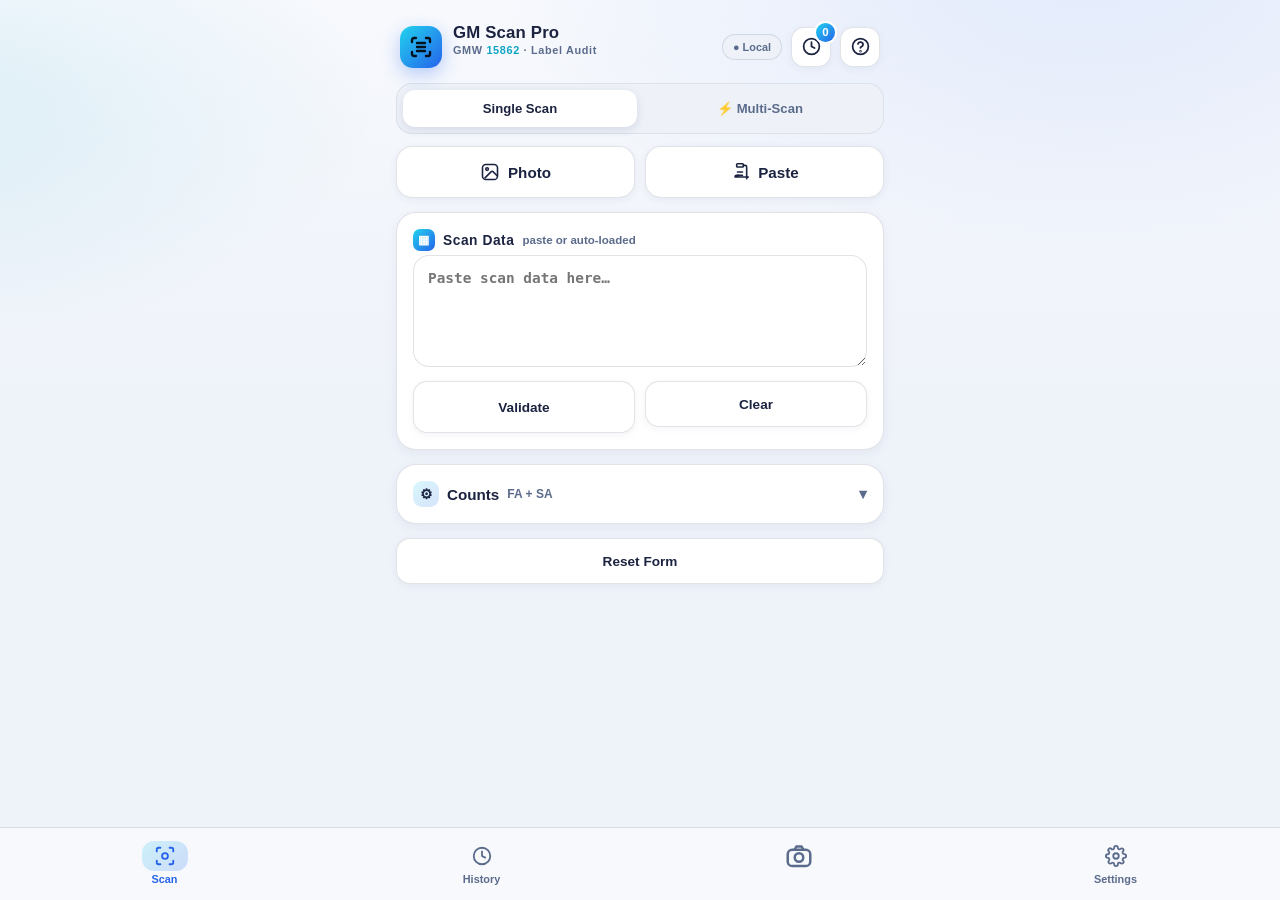
==== v16/index.html @ 67f1810b "v16.1: tab-bar camera button, visible scan mode toggle" ====
<!DOCTYPE html>
<!DOCTYPE html>
<html><head>
<meta charset="UTF-8">
<meta name="viewport" content="width=device-width, initial-scale=1, viewport-fit=cover">
<title>GM Scan Pro · GMW 15862</title>
<meta name="apple-mobile-web-app-capable" content="yes">
<meta name="apple-mobile-web-app-status-bar-style" content="black-translucent">
<meta name="apple-mobile-web-app-title" content="GM Scan Pro">
<meta name="mobile-web-app-capable" content="yes">
<meta name="theme-color" content="#eef2f9">
<link rel="manifest" href="manifest.json">
<link rel="apple-touch-icon" href="../apple-touch-icon.png">


<link rel="stylesheet" href="css/app.css?v=17">
<script src="vendor/zxing_reader.js"></script>
<script src="js/engine-boot.js?v=17"></script>
</head>
<body data-tab="scan"><div class="app">
<!-- top bar -->
  <div class="topbar">
    <div class="brand">
      <div class="logo">
        <svg width="24" height="24" viewBox="0 0 24 24" fill="none" stroke="#04121f" stroke-width="2.4" stroke-linecap="round" stroke-linejoin="round"><path d="M3 7V5a2 2 0 0 1 2-2h2M17 3h2a2 2 0 0 1 2 2v2M21 17v2a2 2 0 0 1-2 2h-2M7 21H5a2 2 0 0 1-2-2v-2"/><path d="M8 12h8M8 8h8M8 16h8"/></svg>
      </div>
      <div class="titles">
        <div class="name">GM Scan Pro</div>
        <div class="sub">GMW <b>15862</b> · Label Audit</div>
      </div>
    </div>
    <div class="top-actions">
      <span class="conn-pill" id="connPill" title="Duplicate-check connection">● Local</span>
      <button class="icbtn" onclick="switchTab('history')" title="History" aria-label="History"><svg viewBox="0 0 24 24" width="21" height="21" fill="none" stroke="currentColor" stroke-width="2" stroke-linecap="round" stroke-linejoin="round"><circle cx="12" cy="12" r="9"/><polyline points="12 7 12 12 15.5 13.8"/></svg><span class="badge" id="historyBadgeCount">0</span></button>
      <button class="icbtn" onclick="openHelpModal()" title="Help" aria-label="Help"><svg viewBox="0 0 24 24" width="21" height="21" fill="none" stroke="currentColor" stroke-width="2" stroke-linecap="round" stroke-linejoin="round"><circle cx="12" cy="12" r="9"/><path d="M9.1 9a3 3 0 0 1 5.8 1c0 2-3 2.5-3 3.5"/><circle cx="12" cy="17.4" r="0.4" fill="currentColor"/></svg></button>
    </div>
  </div>

  
  <section id="tab-scan" class="tabpage active">
  <div id="dpmModeBanner" style="display:none;margin:2px 2px 10px;padding:10px 14px;border-radius:12px;background:linear-gradient(135deg,rgba(34,211,238,.14),rgba(37,99,235,.14));border:1px solid rgba(34,211,238,.45);font-size:.82rem;font-weight:700;color:var(--cyan2);">◉ DOT-PIN MODE — needle-etched marks on metal. For best results use <b>Photo</b> up close, and keep glare off the code.</div>
<!-- Scan mode: visible segmented control for fast switching (v16.1) -->
  <div class="seg mode-seg">
    <label><input type="radio" name="scanMode" id="modeSingle" value="single" checked><span>Single Scan</span></label>
    <label><input type="radio" name="scanMode" id="modeMulti" value="multi"><span>⚡ Multi-Scan</span></label>
  </div>

  <div class="hero-row" style="margin-top:12px;">
    <button class="btn-secondary" onclick="triggerPhotoScan()"><span class="i"><svg viewBox="0 0 24 24" width="20" height="20" fill="none" stroke="currentColor" stroke-width="1.9" stroke-linecap="round" stroke-linejoin="round"><rect x="3" y="3" width="18" height="18" rx="4"/><circle cx="8.5" cy="8.5" r="1.6"/><path d="M20.5 16.5 15.6 11.6a1.5 1.5 0 0 0-2.12 0L6 19"/></svg></span>Photo</button>
    <button class="btn-secondary" onclick="pasteFromClipboard()"><span class="i"><svg viewBox="0 0 24 24" width="20" height="20" fill="none" stroke="currentColor" stroke-width="1.9" stroke-linecap="round" stroke-linejoin="round"><rect x="8" y="2" width="8" height="4" rx="1"/><path d="M16 4h2a2 2 0 0 1 2 2v14a2 2 0 0 1 2-2H6a2 2 0 0 1 2-2h2"/><path d="M9 12h6M9 16h6"/></svg></span>Paste</button>
  </div>

  <!-- Scan input -->
  <div class="card">
    <div class="card-title"><span class="num">▦</span> Scan Data <small>paste or auto-loaded</small></div>
    <textarea id="scan" onpaste="handleTouchScreenPaste(event)" oninput="handleScanInput(event)" placeholder="Paste scan data here…"></textarea>
    <div class="row2">
      <button class="btn-primary" onclick="validateAndShow()">Validate</button>
      <button class="btn-ghost" onclick="clearScan()">Clear</button>
    </div>
  </div>

  <!-- Options: scan mode + assembly counts, collapsed by default -->
  <details class="card opts">
    <summary class="opts-summary"><span class="num">⚙</span> Counts <small>FA + SA</small><span class="opts-chev">▾</span></summary>
    <div class="opts-body">
      <div class="card-title"><span class="num">1</span> Assembly Counts <small>FA + SA</small></div>
      <div class="counts">
        <div class="count">
          <div class="lbl">FA · FINAL</div>
          <div class="stepper">
            <button type="button" onclick="stepVal('f',-1)">−</button>
            <input id="f" type="number" inputmode="numeric" value="1" min="0" max="1000" onchange="buildExpectedRules()">
            <button type="button" onclick="stepVal('f',1)">+</button>
          </div>
        </div>
        <div class="count">
          <div class="lbl">SA · SUB-ASSEMBLY</div>
          <div class="stepper">
            <button type="button" onclick="stepVal('c',-1)">−</button>
            <input id="c" type="number" inputmode="numeric" value="1" min="0" max="1000" onchange="buildExpectedRules()">
            <button type="button" onclick="stepVal('c',1)">+</button>
          </div>
        </div>
      </div>
    </div>
  </details>

  <!-- RESULTS (verdict shows fullscreen; #out rests here when idle) -->
  <div id="outHome"><div id="out"></div></div>

  <div class="row2">
    <button class="btn-ghost" onclick="resetAll()">Reset Form</button>
  </div>
  </section>

  <section id="tab-history" class="tabpage">
    <div class="card">
      <div class="card-title"><span class="num">🕒</span> Scan History <small>last 20 on this device</small></div>
      <div class="row2" style="margin-top:0;margin-bottom:12px;">
        <button onclick="exportHistoryCsv()">Export CSV</button>
        <button class="danger" onclick="clearHistory()">Clear History</button>
      </div>
      <div id="historyTabBody" class="history-list"></div>
    </div>
  </section>

  <section id="tab-settings" class="tabpage">
    <div class="card">
      <div class="card-title"><span class="num">⚙</span> Label Rules <small>GMW 15862 fields</small></div>
      <div class="field"><span>Expected DUNS</span>
        <div class="duns-wrap"><span class="duns-prefix">12V</span><input id="setDuns" inputmode="numeric" autocomplete="off"
               placeholder="606038362" maxlength="9" oninput="onDunsInput()"></div>
      </div>
      <div class="field-err" id="dunsErr"></div>
      <div class="hint"><code>12V</code> is fixed — enter just the 9 digits. Labels whose DUNS field differs from <code>12V</code> + this fail validation. Saved on this device.</div>
    </div>

    <div class="card">
      <div class="card-title"><span class="num">🎯</span> Manual Rules <small>expected values</small></div>
    <div class="toggle-row">
      <div class="toggle-txt"><div class="t">Manual Rules</div><div class="s">Verify parts against expected values</div></div>
      <label class="switch"><input type="checkbox" id="showExpected" onchange="toggleExpected()"><span class="track"></span><span class="thumb"></span></label>
    </div>
    <div id="expectedBox" style="display:none;">
      <div class="sub" style="margin-bottom:10px;">Leave fields blank to ignore that check.</div>
      <div id="rules" class="rules-wrap"></div>
    </div>
    </div>

    <div class="card">
      <div class="card-title"><span class="num">⧉</span> Duplicate Check <small>local + server</small></div>
    <div class="toggle-row">
      <div class="toggle-txt"><div class="t">Duplicate Check</div><div class="s">Flag repeated trace codes</div></div>
      <label class="switch"><input type="checkbox" id="checkDup"><span class="track"></span><span class="thumb"></span></label>
    </div>


      <div class="set-label">Company server</div>
      <div class="hint" style="margin-top:0;">The on-device check above always runs and works with no connection. Turn this on to also compare trace codes against the company server after each scan — the local check never changes.</div>
      <div class="seg" style="margin-bottom:12px;">
        <label><input type="radio" name="srvMode" value="off" onchange="onSrvModeChange('off')"><span>Off</span></label>
        <label><input type="radio" name="srvMode" value="server" onchange="onSrvModeChange('server')"><span>Local + Server</span></label>
      </div>
      <div id="srvFields">
        <label class="field"><span>Server URL</span>
          <input id="setSrvUrl" inputmode="url" autocomplete="off" autocapitalize="off" spellcheck="false"
                 placeholder="https://server.company.com:5000" oninput="onSrvSettingsInput()">
        </label>
        <label class="field"><span>API key <span class="soff">(optional — must match the server)</span></span>
          <div class="pwrow">
            <input id="setSrvKey" type="password" autocomplete="off" placeholder="••••••••" oninput="onSrvSettingsInput()">
            <button type="button" onclick="toggleKeyVis()" title="Show/hide">👁</button>
          </div>
        </label>
        <div class="row2">
          <button onclick="testServerConnection()">Test connection</button>
        </div>
        <div class="srv-status" id="srvTestStatus">Not configured.</div>
        <details class="apibox">
          <summary>What the server must do <span style="font-weight:400;">(for your IT team)</span></summary>
          <p style="margin:8px 0;">After each scan the app sends:</p>
          <pre>POST {server URL}/api/duplicates/check
Content-Type: application/json
X-API-Key: (your key, if set)

{ "traces": ["TABC123...", "TDEF456..."],
  "device": "dev-9f3k2l8x",
  "duns": "12V606038362" }</pre>
          <p style="margin:8px 0;">The server answers:</p>
          <pre>{ "duplicates": ["TABC123..."] }</pre>
          <p style="margin:8px 0 0;">An empty list means no duplicates. The included <code>server.py</code> already implements exactly this — IT only points it at the real trace database (2 marked spots) and gives it a URL the shopfloor phones can reach.</p>
        </details>
      </div>
    </div>

    <div class="card">
      <div class="card-title"><span class="num">◉</span> Dot Pin <small>experimental</small></div>
      <div class="toggle-row">
        <div class="toggle-txt"><div class="t">Dot Pin Tab</div><div class="s">Needle-etched metal scanning (not ready to ship)</div></div>
        <label class="switch"><input type="checkbox" id="setDotPin" onchange="onDotPinToggle()"><span class="track"></span><span class="thumb"></span></label>
      </div>
    </div>

    <div class="card">
      <div class="card-title"><span class="num">📱</span> App</div>
      <div class="pwa">
        <span class="pin"><svg viewBox="0 0 24 24" width="26" height="26" fill="none" stroke="currentColor" stroke-width="1.9" stroke-linecap="round" stroke-linejoin="round"><rect x="7" y="2" width="10" height="20" rx="2.5"/><path d="M11 18h2"/><path d="M11 6h2"/></svg></span>
        <div style="flex:1;min-width:0;"><div class="pt">Install to Phone</div><div class="ps">Full-screen &amp; offline auto-scanner</div></div>
        <button onclick="setTimeout(launchInstalledApp,120);">Install</button>
      </div>
      <div class="row2">
        <button onclick="resetAppSettings()">Reset settings</button>
      </div>
<div class="note">GM Scan Pro · GMW 15862 compliance validator.<br>Parsing &amp; validation engine unchanged.<br>Works as a mobile app — history is saved on this device until you clear it.</div>
</div>


    </div>
  </section>
</div>

<div class="bottomdock">
  <nav class="tabbar">
    <button data-tab="scan" class="active" onclick="switchTab('scan')"><span class="ticon"><svg viewBox="0 0 24 24" width="22" height="22" fill="none" stroke="currentColor" stroke-width="2" stroke-linecap="round" stroke-linejoin="round"><path d="M3 7V5a2 2 0 0 1 2-2h2M17 3h2a2 2 0 0 1 2 2v2M21 17v2a2 2 0 0 1-2 2h-2M7 21H5a2 2 0 0 1-2-2v-2"/><circle cx="12" cy="12" r="3.2"/></svg></span>Scan</button>
    <button data-tab="dotpin" onclick="switchTab('dotpin')"><span class="ticon"><svg viewBox="0 0 24 24" width="22" height="22" fill="currentColor"><circle cx="6.5" cy="6.5" r="1.7"/><circle cx="12" cy="6.5" r="1.7"/><circle cx="17.5" cy="6.5" r="1.7"/><circle cx="6.5" cy="12" r="1.7"/><circle cx="17.5" cy="12" r="1.7"/><circle cx="6.5" cy="17.5" r="1.7"/><circle cx="12" cy="17.5" r="1.7"/><circle cx="17.5" cy="17.5" r="1.7"/></svg></span>Dot Pin</button>
    <button data-tab="history" onclick="switchTab('history')"><span class="ticon"><svg viewBox="0 0 24 24" width="22" height="22" fill="none" stroke="currentColor" stroke-width="2" stroke-linecap="round" stroke-linejoin="round"><circle cx="12" cy="12" r="9"/><polyline points="12 7 12 12 15.5 13.8"/></svg></span>History<span class="tbadge" id="tabHistoryBadge" style="display:none;">0</span></button>
    <button class="tab-camera" onclick="startCameraScan()" aria-label="Scan label" title="Scan"><svg viewBox="0 0 24 24" width="30" height="30" fill="none" stroke="currentColor" stroke-width="2" stroke-linecap="round" stroke-linejoin="round"><rect x="3" y="7" width="18" height="13" rx="3.5"/><circle cx="12" cy="13.2" r="3.4"/><path d="M8.5 7l1.4-2.6h4.2L15.5 7"/></svg></button>
    <button data-tab="settings" onclick="switchTab('settings')"><span class="ticon"><svg viewBox="0 0 24 24" width="22" height="22" fill="none" stroke="currentColor" stroke-width="2" stroke-linecap="round" stroke-linejoin="round"><circle cx="12" cy="12" r="3"/><path d="M19.4 15a1.65 1.65 0 0 0 .33 1.82l.06.06a2 2 0 1 1-2.83 2.83l-.06-.06a1.65 1.65 0 0 0-1.82-.33 1.65 1.65 0 0 0-1 1.51V21a2 2 0 1 1-4 0v-.09A1.65 1.65 0 0 0 9 19.4a1.65 1.65 0 0 0-1.82.33l-.06.06a2 2 0 1 1-2.83-2.83l.06-.06a1.65 1.65 0 0 0 .33-1.82 1.65 1.65 0 0 0-1.51-1H3a2 2 0 1 1 0-4h.09A1.65 1.65 0 0 0 4.6 9a1.65 1.65 0 0 0-.33-1.82l-.06-.06a2 2 0 1 1 2.83-2.83l.06.06a1.65 1.65 0 0 0 1.82.33H9a1.65 1.65 0 0 0 1-1.51V3a2 2 0 1 1 4 0v.09a1.65 1.65 0 0 0 1 1.51 1.65 1.65 0 0 0 1.82-.33l.06-.06a2 2 0 1 1 2.83 2.83l-.06.06a1.65 1.65 0 0 0-.33 1.82V9a1.65 1.65 0 0 0 1.51 1H21a2 2 0 1 1 0 4h-.09a1.65 1.65 0 0 0-1.51 1z"/></svg></span>Settings</button>
  </nav>
</div>

<!-- hidden file input -->
<input type="file" id="imageInput" accept="image/*" style="display:none;" onchange="handleImageScan(event)">

<!-- CAMERA MODAL -->
<div id="cameraModal" class="modal-overlay" onclick="handleCameraModalClick(event)">
  <div class="modal-content" style="max-width:520px;">
    <div class="modal-header">
      <h3><svg width="20" height="20" viewBox="0 0 24 24" fill="none" stroke="currentColor" stroke-width="2.2" stroke-linecap="round" stroke-linejoin="round"><path d="M23 19a2 2 0 0 1-2 2H3a2 2 0 0 1-2-2V8a2 2 0 0 1 2-2h4l2-3h6l2 3h4a2 2 0 0 1 2 2z"/><circle cx="12" cy="13" r="4"/></svg> Live Barcode Scanner</h3>
      <button class="modal-close-btn" onclick="stopCameraScan(true)" aria-label="Close">&times;</button>
    </div>
    <div class="modal-body" style="text-align:center;">
      <p class="hint" style="margin-top:0;margin-bottom:12px;">Point your camera at the GM Data Matrix or Code 128 label.<br>Curved pipe? Move <b>slowly</b> across the curve and keep the code square to the lens — a sharp frame decodes instantly.</p>
      <div id="qr-reader"></div>
      <div id="cameraStatus" style="margin-top:12px;"></div>
      <div class="camtools">
        <button onclick="triggerAutoFocus()">🎯 Auto-Focus</button>
        <button onclick="toggleCameraTorch()" id="torchBtn">⚡ Light</button>
        <button onclick="switchCameraFacing()">🔄 Switch</button>
        <button onclick="triggerPhotoScan(); stopCameraScan(true);"><svg viewBox="0 0 24 24" width="16" height="16" style="vertical-align:-3px;margin-right:4px;" fill="none" stroke="currentColor" stroke-width="2" stroke-linecap="round" stroke-linejoin="round"><rect x="3" y="3" width="18" height="18" rx="4"/><circle cx="8.5" cy="8.5" r="1.6"/><path d="M20.5 16.5 15.6 11.6a1.5 1.5 0 0 0-2.12 0L6 19"/></svg>Use Photo</button>
      </div>
    </div>
  </div>
</div>

<!-- VERDICT MODAL: fullscreen PASS/FAIL takeover (v16) -->
<div id="verdictModal" class="verdict-overlay">
  <div class="verdict-sheet">
    <div id="verdictBody"></div>
    <button class="btn-primary btn-block" id="verdictNextBtn" onclick="closeVerdict(true)">SCAN NEXT LABEL</button>
    <button class="btn-ghost btn-block" onclick="closeVerdict(false)">Close</button>
  </div>
</div>

<!-- HISTORY MODAL -->
<div id="historyModal" class="modal-overlay" onclick="handleModalClick(event)">
  <div class="modal-content">
    <div class="modal-header">
      <h3><svg width="20" height="20" viewBox="0 0 24 24" fill="none" stroke="currentColor" stroke-width="2.2" stroke-linecap="round" stroke-linejoin="round"><circle cx="12" cy="12" r="10"/><polyline points="12 6 12 12 16 14"/></svg> Recent Scans (Last 20)</h3>
      <button class="modal-close-btn" onclick="closeHistoryModal()" aria-label="Close">&times;</button>
    </div>
    <div class="modal-body" id="historyModalBody"><!-- JS --></div>
  </div>
</div>

<!-- HELP MODAL -->
<div id="helpModal" class="modal-overlay" onclick="handleHelpModalClick(event)">
  <div class="modal-content" style="max-width:520px;text-align:left;">
    <div class="modal-header">
      <h3><span style="font-size:1.2rem;">💡</span> App Guide · GMW 15862</h3>
      <button class="modal-close-btn" onclick="closeHelpModal()" aria-label="Close">&times;</button>
    </div>
    <div class="modal-body guide-body">
      <div class="pwa" style="margin-bottom:14px;">
        <span class="pin"><svg viewBox="0 0 24 24" width="26" height="26" fill="none" stroke="currentColor" stroke-width="1.9" stroke-linecap="round" stroke-linejoin="round"><rect x="7" y="2" width="10" height="20" rx="2.5"/><path d="M11 18h2"/><path d="M11 6h2"/></svg></span>
        <div style="flex:1;min-width:0;"><div class="pt">Install to Phone</div><div class="ps">Full-screen &amp; offline auto-scanner</div></div>
        <button onclick="closeHelpModal(); setTimeout(launchInstalledApp,120);">Install</button>
      </div>
      <div class="gblk"><b>1. Scan Mode.</b><br>Multi-scan clears the box and shows a quick confirmation after every passing scan. A failed scan always shows full details.</div>
      <div class="gblk"><b>2. Assembly Counts.</b><br>Set how many Final (FA) and Sub-Assembly (SA) scans each label contains. FA scans are validated first.</div>
      <div class="gblk"><b>3. Manual Rules.</b><br>Toggle to enter expected Part Numbers &amp; VPPS prefixes for exact-match verification.</div>
      <div class="gblk"><b>4. Install.</b><br>Tap Share ➔ "Add to Home Screen" for a full-screen, offline PWA experience.</div>
    </div>
  </div>
</div>

<div id="toast" class="toast"></div>
<script src="js/config.js?v=17"></script>
<script src="js/utils.js?v=17"></script>
<script src="js/dpm.js?v=17"></script>
<script src="js/parser.js?v=17"></script>
<script src="js/scanner.js?v=17"></script>
<script src="js/history.js?v=17"></script>
<script src="js/settings.js?v=17"></script>
<script src="js/ui.js?v=17"></script>
</body>
</html>
---- v16/css/app.css ----
/* ==========================================================================
 * GM Scan Pro — css/app.css
 * --------------------------------------------------------------------------
 * Every application style, extracted verbatim from the original
 * single-file index.html. No visual changes.
 * ========================================================================== */

:root{
  --bg0:#eef2f9;
  --bg1:#f7f9fd;
  --card:#ffffff;
  --card-solid:#ffffff;
  --line:rgba(13,27,62,.12);
  --line-soft:rgba(13,27,62,.08);
  --txt:#1b2340;
  --muted:#5b6b8c;
  --muted2:#8794ad;
  --cyan:#0ea5c4;
  --cyan2:#2563eb;
  --green:#15945a;
  --green-bg:#e3f7ec;
  --red:#d63a4d;
  --red-bg:#fdeaea;
  --amber:#e8a00a;
  --shadow:0 12px 30px rgba(23,43,99,.12);
  --radius:20px;
}
*{box-sizing:border-box;-webkit-tap-highlight-color:transparent;}
html,body{margin:0;padding:0;}
body{
  font-family:-apple-system,BlinkMacSystemFont,"Segoe UI",Roboto,Helvetica,Arial,sans-serif;
  color:var(--txt);
  background:
    radial-gradient(1000px 520px at 85% -5%, rgba(37,99,235,.10), transparent 60%),
    radial-gradient(800px 420px at -5% 12%, rgba(14,165,196,.10), transparent 55%),
    linear-gradient(180deg,#f7f9fd,var(--bg0) 45%,#eef2f9);
  background-attachment:fixed;
  min-height:100vh;
  padding:0;
  padding-bottom:96px;
}
.app{max-width:520px;margin:0 auto;padding:14px 16px 24px;}

/* ---------- top bar ---------- */
.topbar{display:flex;align-items:center;justify-content:space-between;padding:10px 4px 14px;gap:10px;}
.brand{display:flex;align-items:center;gap:11px;}
.brand .logo{
  width:42px;height:42px;border-radius:13px;flex:0 0 auto;
  background:linear-gradient(135deg,#22d3ee,#2563eb);
  display:flex;align-items:center;justify-content:center;
  box-shadow:0 6px 18px rgba(37,99,235,.30);
}
.brand .titles{line-height:1.1;}
.brand .titles .name{font-weight:800;font-size:1.05rem;letter-spacing:.01em;}
.brand .titles .sub{font-size:.68rem;color:var(--muted);font-weight:600;letter-spacing:.06em;margin-top:3px;}
.brand .sub b{color:var(--cyan);}
.top-actions{display:flex;gap:9px;align-items:center;}
.icbtn{
  position:relative;width:40px;height:40px;border-radius:13px;border:1px solid var(--line);
  background:#fff;color:var(--txt);cursor:pointer;
  display:flex;align-items:center;justify-content:center;
  transition:transform .12s ease, background .2s;box-shadow:0 2px 8px rgba(23,43,99,.05);
}
.icbtn:hover{background:#f1f5fb;}
.icbtn:active{transform:scale(.93);}
.badge{
  position:absolute;top:-5px;right:-5px;min-width:19px;height:19px;padding:0 5px;
  border-radius:10px;background:linear-gradient(135deg,#22d3ee,#2563eb);color:#fff;
  font-size:.72rem;font-weight:800;display:flex;align-items:center;justify-content:center;
  box-shadow:0 0 0 2px #fff;
}

/* ---------- hero scanner card ---------- */
.hero{
  position:relative;border-radius:26px;overflow:hidden;
  border:1px solid var(--line);
  background:linear-gradient(160deg,#ffffff,#eef4ff);
  box-shadow:var(--shadow);
  padding:20px 18px 18px;
}
.hero-glow{position:absolute;inset:0;pointer-events:none;background:radial-gradient(340px 200px at 50% 30%, rgba(37,99,235,.10), transparent 70%);}
.viewfinder{
  position:relative;height:212px;border-radius:18px;overflow:hidden;
  background:
    radial-gradient(320px 160px at 50% 45%, rgba(14,165,196,.10), transparent 70%),
    repeating-linear-gradient(0deg, rgba(13,27,62,.03) 0 2px, transparent 2px 26px),
    #f2f6fc;
  border:1px solid var(--line-soft);
  display:flex;align-items:center;justify-content:center;
}
.corner{position:absolute;width:34px;height:34px;border:3px solid var(--cyan);opacity:.95;}
.corner.tl{top:14px;left:14px;border-right:none;border-bottom:none;border-radius:10px 0 0 0;}
.corner.tr{top:14px;right:14px;border-left:none;border-bottom:none;border-radius:0 10px 0 0;}
.corner.bl{bottom:14px;left:14px;border-right:none;border-top:none;border-radius:0 0 0 10px;}
.corner.br{bottom:14px;right:14px;border-left:none;border-top:none;border-radius:0 0 10px 0;}
.scanline{
  position:absolute;left:8%;right:8%;height:2px;top:18%;
  background:linear-gradient(90deg,transparent,var(--cyan),transparent);
  box-shadow:0 0 12px rgba(14,165,196,.6);
  animation:scan 2.6s ease-in-out infinite;
}
@keyframes scan{0%,100%{top:16%;}50%{top:82%;}}
.viewfinder .center-txt{position:relative;text-align:center;z-index:2;color:var(--muted);}
.viewfinder .center-txt .big-ico{font-size:2.2rem;opacity:.85;filter:drop-shadow(0 4px 14px rgba(14,165,196,.35));}
.viewfinder .center-txt .cap{font-size:.78rem;font-weight:600;letter-spacing:.05em;margin-top:6px;color:#5b6b8c;}

.hero-row{display:flex;gap:10px;margin-top:14px;}
.scan-btn{
  flex:1.6;height:58px;border:none;border-radius:18px;cursor:pointer;
  background:linear-gradient(135deg,#22d3ee,#2563eb);color:#fff;font-weight:800;font-size:1rem;
  display:flex;align-items:center;justify-content:center;gap:8px;
  box-shadow:0 10px 24px rgba(37,99,235,.30);
  transition:transform .12s ease;
}
.scan-btn:active{transform:scale(.97);}
.mini-btn{
  flex:1;height:58px;border-radius:18px;border:1px solid var(--line);cursor:pointer;
  background:#fff;color:var(--txt);font-weight:700;font-size:.82rem;
  display:flex;flex-direction:column;align-items:center;justify-content:center;gap:4px;
  transition:background .2s;
}
.mini-btn:hover{background:#f1f5fb;}
.mini-btn .i{display:flex;align-items:center;justify-content:center;line-height:0;}
.mini-btn.primary{
  flex:1.4;background:linear-gradient(135deg,#22d3ee,#2563eb);color:#fff;border:none;
  box-shadow:0 10px 24px rgba(37,99,235,.30);
}
.mini-btn.primary:hover{filter:brightness(1.05);}

/* ---------- section ---------- */
.card{border-radius:var(--radius);border:1px solid var(--line);background:var(--card);padding:16px;margin-top:14px;box-shadow:0 3px 12px rgba(23,43,99,.05);}
.card-title{display:flex;align-items:center;gap:8px;font-weight:800;font-size:.86rem;letter-spacing:.04em;color:var(--txt);margin-bottom:4px;}
.card-title .num{
  width:22px;height:22px;border-radius:7px;flex:0 0 auto;
  background:linear-gradient(135deg,#22d3ee,#2563eb);color:#fff;
  display:flex;align-items:center;justify-content:center;font-size:.75rem;font-weight:900;
}
.card-title small{font-weight:600;color:var(--muted);font-size:.72rem;letter-spacing:0;}
.sub{color:var(--muted);font-size:.8rem;margin:2px 0 12px;}

/* segmented control */
.seg{display:flex;gap:6px;background:#eef2f8;padding:6px;border-radius:16px;border:1px solid var(--line-soft);}
.seg label{
  flex:1;text-align:center;padding:11px 8px;border-radius:12px;cursor:pointer;
  color:var(--muted);font-weight:700;font-size:.82rem;transition:all .2s;
}
.seg input{display:none;}
.seg label:has(input:checked){background:#fff;color:var(--txt);box-shadow:0 3px 10px rgba(23,43,99,.12);}

/* count steppers */
.counts{display:flex;gap:12px;}
.count{flex:1;background:#f6f8fc;border:1px solid var(--line);border-radius:16px;padding:14px;}
.count .lbl{font-size:.72rem;font-weight:700;color:var(--muted);letter-spacing:.04em;margin-bottom:10px;}
.stepper{display:flex;align-items:center;justify-content:space-between;gap:8px;}
.stepper button{
  width:36px;height:36px;border-radius:11px;border:1px solid var(--line);background:#fff;
  color:var(--txt);font-size:1.2rem;font-weight:800;cursor:pointer;transition:background .15s;
}
.stepper button:hover{background:#eef2f8;}
.stepper input{width:52px;background:transparent;border:none;text-align:center;color:var(--txt);font-size:1.35rem;font-weight:800;font-family:inherit;}
.stepper input:focus{outline:none;}

/* toggles */
.toggle-row{display:flex;align-items:center;gap:12px;padding:11px 2px;border-top:1px solid var(--line-soft);}
.toggle-row:first-of-type{border-top:none;}
.toggle-txt{flex:1;}
.toggle-txt .t{font-weight:700;font-size:.9rem;}
.toggle-txt .s{font-size:.74rem;color:var(--muted);margin-top:2px;}
.switch{position:relative;width:50px;height:30px;flex:0 0 auto;cursor:pointer;}
.switch input{opacity:0;width:0;height:0;}
.switch .track{position:absolute;inset:0;border-radius:20px;background:#d5dcea;transition:.25s;border:1px solid #c5cfe0;}
.switch .thumb{position:absolute;top:3px;left:3px;width:24px;height:24px;border-radius:50%;background:#fff;transition:.25s;box-shadow:0 2px 6px rgba(23,43,99,.3);}
.switch input:checked + .track{background:linear-gradient(135deg,#22d3ee,#2563eb);border-color:transparent;}
.switch input:checked + .track + .thumb{transform:translateX(20px);background:#fff;}

#expectedBox{margin-top:12px;}
.rules-wrap{display:grid;gap:12px;}
.assembly-block{background:#f6f8fc;border:1px solid var(--line-soft);border-radius:14px;padding:12px;}
.assembly-title{font-weight:800;font-size:.74rem;color:var(--cyan);letter-spacing:.05em;margin-bottom:10px;}
.fields2{display:grid;grid-template-columns:1fr 1fr;gap:10px;}
.field{display:flex;flex-direction:column;gap:6px;font-size:.78rem;font-weight:600;color:var(--muted);}
.field input{padding:11px 12px;background:#fff;border:1px solid var(--line);border-radius:11px;color:var(--txt);font-size:.95rem;font-family:inherit;}
.field input:focus{outline:none;border-color:var(--cyan);box-shadow:0 0 0 3px rgba(14,165,196,.18);}
.duns-wrap{display:flex;align-items:stretch;}
.duns-prefix{display:flex;align-items:center;padding:0 12px;background:#eef2f5;border:1px solid var(--line);border-right:none;border-radius:11px 0 0 11px;color:var(--muted);font-size:.95rem;font-weight:700;letter-spacing:.04em;}
.duns-wrap input{flex:1;min-width:0;border-radius:0 11px 11px 0;}

/* scan input */
textarea#scan{
  width:100%;min-height:112px;resize:vertical;padding:14px;border-radius:16px;
  font-family:ui-monospace,SFMono-Regular,Menlo,Consolas,monospace;font-size:.9rem;font-weight:700;
  color:#1b2340;background:#fff;border:1px solid var(--line);
}
textarea#scan:focus{outline:none;border-color:var(--cyan);box-shadow:0 0 0 3px rgba(14,165,196,.16);}

/* results */
#out{margin-top:14px;}
#out .fail,#out .pass{border-radius:18px;padding:16px;font-weight:800;margin-bottom:4px;}
#out .pass{background:var(--green-bg);color:var(--green);border:1px solid rgba(21,148,90,.3);}
#out .fail{background:var(--red-bg);color:var(--red);border:1px solid rgba(214,58,77,.3);}
table{border-collapse:collapse;width:100%;margin-top:12px;font-size:.78rem;background:#fff;border-radius:14px;overflow:hidden;border:1px solid var(--line-soft);}
th,td{border:1px solid var(--line-soft);padding:8px 9px;text-align:left;color:var(--txt);}
th{background:#f6f8fc;color:var(--muted);font-size:.72rem;letter-spacing:.03em;}
td .ok{color:var(--green);font-weight:800;}
td .no{color:var(--red);font-weight:800;}

/* bottom action bar */
.actionbar{
  position:fixed;left:0;right:0;bottom:0;z-index:60;
  padding:12px 16px calc(12px + env(safe-area-inset-bottom));
  background:linear-gradient(0deg,rgba(255,255,255,.98),rgba(255,255,255,.9) 70%,transparent);
  backdrop-filter:blur(10px);
  display:flex;gap:10px;align-items:center;
}
.validateBtn{
  flex:1;height:56px;border:none;border-radius:18px;cursor:pointer;
  background:linear-gradient(135deg,#15945a,#22d3ee);color:#fff;font-weight:900;font-size:1.02rem;
  display:flex;align-items:center;justify-content:center;gap:8px;
  box-shadow:0 10px 26px rgba(21,148,90,.30);
}
.validateBtn:active{transform:scale(.98);}
.abtn{width:56px;height:56px;border-radius:18px;border:1px solid var(--line);background:#fff;color:var(--txt);cursor:pointer;flex:0 0 auto;box-shadow:0 2px 8px rgba(23,43,99,.05);display:flex;align-items:center;justify-content:center;}
.abtn:active{transform:scale(.95);}
.row2{display:flex;gap:10px;margin-top:10px;}
.row2 button{flex:1;height:46px;border-radius:14px;border:1px solid var(--line);background:#fff;color:var(--txt);font-weight:700;font-size:.85rem;cursor:pointer;box-shadow:0 2px 8px rgba(23,43,99,.05);}
.row2 button.danger{color:var(--red);border-color:rgba(214,58,77,.3);}
.row2 button:hover{background:#f1f5fb;}

/* modal */
.modal-overlay{position:fixed;inset:0;background:rgba(20,30,55,.45);backdrop-filter:blur(6px);display:none;align-items:center;justify-content:center;z-index:2000;padding:16px;opacity:0;transition:opacity .2s;}
.modal-overlay.open{display:flex;opacity:1;}
.modal-content{background:linear-gradient(170deg,#ffffff,#f4f7fd);border:1px solid var(--line);border-radius:22px;width:100%;max-width:560px;max-height:86vh;display:flex;flex-direction:column;overflow:hidden;box-shadow:var(--shadow);}
.modal-header{display:flex;align-items:center;justify-content:space-between;padding:15px 18px;border-bottom:1px solid var(--line-soft);}
.modal-header h3{margin:0;font-size:1rem;font-weight:800;display:flex;align-items:center;gap:9px;}
.modal-close-btn{background:#eef2f8;border:1px solid var(--line);font-size:1.1rem;line-height:1;color:var(--txt);cursor:pointer;padding:7px 12px;border-radius:11px;}
.modal-body{padding:16px;overflow-y:auto;}
#qr-reader{width:100%;min-height:260px;background:#000;border-radius:14px;overflow:hidden;margin:0 auto;}
.camtools{display:flex;gap:8px;justify-content:center;flex-wrap:wrap;margin-top:12px;}
.camtools button{flex:0 1 auto;min-height:44px;padding:8px 14px;border-radius:13px;border:1px solid var(--line);background:#fff;color:var(--txt);font-weight:700;font-size:.82rem;cursor:pointer;box-shadow:0 2px 6px rgba(23,43,99,.06);}







.ll-suggest{border:none;background:linear-gradient(135deg,#e8a00a,#f0c34a);color:#3a2a00;font-weight:800;font-size:.85rem;padding:9px 18px;border-radius:14px;cursor:pointer;box-shadow:0 4px 14px rgba(232,160,10,.35);}
.ll-suggest:active{transform:scale(.97);}

.history-item{border:1px solid var(--line-soft);border-radius:14px;padding:12px;margin-bottom:10px;background:#f8faff;}
.history-item:last-child{margin-bottom:0;}
.history-item-header{display:flex;align-items:center;justify-content:space-between;margin-bottom:6px;flex-wrap:wrap;gap:8px;font-size:.82rem;color:var(--muted);}
.badge-pass,.badge-fail{padding:3px 9px;border-radius:12px;font-weight:800;font-size:.72rem;text-transform:uppercase;}
.badge-pass{background:var(--green-bg);color:var(--green);}
.badge-fail{background:var(--red-bg);color:var(--red);}
.history-raw{font-family:ui-monospace,Menlo,Consolas,monospace;font-size:.76rem;background:#eef2f8;padding:8px;border-radius:9px;word-break:break-all;border:1px solid var(--line-soft);margin-top:6px;color:#2b3a5c;}
.history-reason{font-size:.82rem;color:var(--red);margin-top:6px;font-weight:600;}
.guide-body{font-size:.9rem;line-height:1.55;color:var(--txt);}
.guide-body b{color:var(--cyan);}
.guide-body .gblk{margin-bottom:12px;}

/* toast */
.toast{position:fixed;left:50%;bottom:92px;transform:translate(-50%,14px);background:#1b2340;color:#fff;padding:12px 20px;border-radius:14px;font-size:.88rem;font-weight:600;opacity:0;pointer-events:none;transition:.25s;z-index:3000;box-shadow:var(--shadow);max-width:90vw;text-align:center;}
.toast.show{opacity:1;transform:translate(-50%,0);}
.pwa{display:flex;align-items:center;justify-content:space-between;gap:10px;margin-bottom:6px;padding:12px 14px;border-radius:16px;border:1px solid var(--line);background:linear-gradient(120deg,rgba(37,99,235,.10),rgba(14,165,196,.10));}
.pwa .pin{display:flex;align-items:center;color:var(--cyan2);}
.pwa .pt{font-weight:800;font-size:.88rem;}
.pwa .ps{font-size:.72rem;color:var(--muted);margin-top:2px;}
.pwa button{border:none;background:linear-gradient(135deg,#22d3ee,#2563eb);color:#fff;padding:9px 14px;border-radius:12px;font-weight:800;font-size:.82rem;cursor:pointer;white-space:nowrap;}
.hint{color:var(--muted);font-size:.78rem;line-height:1.45;margin-top:8px;}
.note{color:var(--muted);font-size:.74rem;text-align:center;margin-top:16px;line-height:1.5;}

/* ===== app-like shell: tabs + bottom dock ===== */
.tabpage{display:none;}
.tabpage.active{display:block;animation:fadeUp .22s ease;}
@keyframes fadeUp{from{opacity:0;transform:translateY(8px);}to{opacity:1;transform:none;}}
body[data-tab="scan"],body[data-tab="dotpin"]{padding-bottom:186px;}
body[data-tab="history"],body[data-tab="settings"]{padding-bottom:112px;}
body[data-tab="scan"] .toast,body[data-tab="dotpin"] .toast{bottom:196px;}
.bottomdock{position:fixed;left:0;right:0;bottom:0;z-index:60;
  background:rgba(247,249,253,.95);backdrop-filter:blur(14px);-webkit-backdrop-filter:blur(14px);
  border-top:1px solid var(--line);padding-bottom:env(safe-area-inset-bottom);}
.bottomdock .actionbar{position:static;z-index:auto;background:none;backdrop-filter:none;-webkit-backdrop-filter:none;
  padding:10px 16px 4px;display:none;}
body[data-tab="scan"] .bottomdock .actionbar,body[data-tab="dotpin"] .bottomdock .actionbar{display:flex;}
.tabbar{display:flex;gap:4px;padding:6px 8px 8px;}
.tabbar button{flex:1;border:none;background:none;color:var(--muted);font-weight:700;font-size:.68rem;
  display:flex;flex-direction:column;align-items:center;gap:2px;padding:7px 4px;border-radius:14px;
  cursor:pointer;position:relative;font-family:inherit;}
.tabbar button .ticon{display:flex;align-items:center;justify-content:center;width:46px;height:30px;border-radius:12px;}
.tabbar button.active{color:var(--cyan2);}
.tabbar button.active .ticon{background:linear-gradient(135deg,rgba(34,211,238,.20),rgba(37,99,235,.20));}
.tabbar .tbadge{position:absolute;top:0;right:calc(50% - 26px);background:var(--cyan2);color:#fff;
  font-size:.62rem;font-weight:800;min-width:18px;height:18px;border-radius:10px;
  display:flex;align-items:center;justify-content:center;padding:0 5px;}
.conn-pill{font-size:.68rem;font-weight:800;padding:6px 10px;border-radius:20px;background:#eef2f8;
  border:1px solid var(--line);color:var(--muted);white-space:nowrap;}
.conn-pill.srv{background:#e8f4ff;color:var(--cyan2);border-color:rgba(37,99,235,.35);}
.conn-pill.warn{background:#fff7e6;color:#b97a0a;border-color:rgba(232,160,10,.45);}
.conn-pill.ok{background:var(--green-bg);color:var(--green);border-color:rgba(21,148,90,.35);}
/* ===== settings ===== */
.set-label{font-size:.72rem;font-weight:800;letter-spacing:.05em;color:var(--muted);margin:14px 0 8px;text-transform:uppercase;}
.set-label:first-child{margin-top:2px;}
.field-err{color:var(--red);font-size:.76rem;font-weight:700;min-height:1.1em;margin-top:4px;}
.pwrow{display:flex;gap:8px;}
.pwrow input{flex:1;min-width:0;}
.pwrow button{width:50px;flex:0 0 auto;border-radius:11px;border:1px solid var(--line);background:#fff;cursor:pointer;font-size:1.05rem;}
.srv-status{margin-top:10px;font-size:.8rem;font-weight:600;color:var(--muted);background:#f6f8fc;
  border:1px solid var(--line-soft);border-radius:12px;padding:10px 12px;line-height:1.45;}
.srv-status.ok{color:var(--green);background:var(--green-bg);border-color:rgba(21,148,90,.3);}
.srv-status.bad{color:var(--red);background:var(--red-bg);border-color:rgba(214,58,77,.3);}
.apibox{margin-top:12px;font-size:.78rem;color:var(--muted);background:#f6f8fc;border:1px solid var(--line-soft);
  border-radius:12px;padding:10px 12px;line-height:1.5;}
.apibox summary{font-weight:800;color:var(--txt);cursor:pointer;}
.apibox code{background:#e4ebf6;padding:1px 6px;border-radius:6px;font-size:.74rem;color:#1b2340;}
.apibox pre{background:#1b2340;color:#dfe7ff;padding:10px;border-radius:10px;overflow-x:auto;font-size:.68rem;margin:8px 0;line-height:1.5;}
/* ===== server verdict chips (results area) ===== */
.srv-chip{display:inline-flex;align-items:center;gap:6px;font-size:.78rem;font-weight:800;
  padding:8px 13px;border-radius:20px;margin-top:10px;line-height:1.35;}
.srv-chip.checking{background:#eef2f8;color:var(--muted);}
.srv-chip.ok{background:var(--green-bg);color:var(--green);border:1px solid rgba(21,148,90,.3);}
.srv-chip.dup{background:var(--red-bg);color:var(--red);border:1px solid rgba(214,58,77,.35);}
.srv-chip.warn{background:#fff7e6;color:#b97a0a;border:1px solid rgba(232,160,10,.4);}
.history-list{margin-top:4px;}
.seg .soff{font-size:.72rem;color:var(--muted);font-weight:600;}

/* ==========================================================================
 * v16 redesign: unified button system + camera-first scan + verdict takeover
 * --------------------------------------------------------------------------
 * One button language across the app (Meta-style consistency):
 *   .btn-primary   — the one main action on screen (blue gradient)
 *   .btn-secondary — supporting actions (outlined)
 *   .btn-ghost     — quiet actions (text only)
 *   .btn-block     — full-width
 * ========================================================================== */

.btn-primary,.btn-secondary,.btn-ghost{
  font-family:inherit;cursor:pointer;border-radius:16px;font-weight:800;
  display:inline-flex;align-items:center;justify-content:center;gap:8px;
  min-height:52px;padding:12px 20px;font-size:.95rem;
  transition:transform .08s ease, box-shadow .15s ease;
  -webkit-tap-highlight-color:transparent;
}
.btn-primary:active,.btn-secondary:active,.btn-ghost:active{transform:scale(.97);}
.btn-primary{
  border:none;color:#fff;
  background:linear-gradient(135deg,#22d3ee,#2563eb);
  box-shadow:0 8px 22px rgba(37,99,235,.32);
}
.btn-secondary{
  border:1.5px solid var(--line);background:#fff;color:var(--txt);
  box-shadow:0 2px 8px rgba(23,43,99,.06);flex:1;
}
.btn-secondary .i{display:inline-flex;}
.btn-ghost{border:none;background:none;color:var(--cyan2);box-shadow:none;min-height:44px;}
.btn-block{width:100%;margin-top:10px;}

/* Camera-first hero: one big SCAN LABEL button */
.scan-hero-btn{
  position:relative;width:100%;border:none;cursor:pointer;
  border-radius:24px;padding:34px 20px 30px;
  background:linear-gradient(160deg,#0e2a52,#134a8f 55%,#0e63b6);
  color:#fff;font-family:inherit;overflow:hidden;
  box-shadow:0 14px 34px rgba(14,80,160,.38);
  display:flex;flex-direction:column;align-items:center;gap:6px;
  transition:transform .08s ease;
}
.scan-hero-btn:active{transform:scale(.98);}
.scan-hero-btn .corner{position:absolute;width:26px;height:26px;border:3px solid rgba(255,255,255,.85);border-radius:6px;}
.scan-hero-btn .corner.tl{top:14px;left:14px;border-right:none;border-bottom:none;}
.scan-hero-btn .corner.tr{top:14px;right:14px;border-left:none;border-bottom:none;}
.scan-hero-btn .corner.bl{bottom:14px;left:14px;border-right:none;border-top:none;}
.scan-hero-btn .corner.br{bottom:14px;right:14px;border-left:none;border-top:none;}
.scan-hero-ico{display:flex;color:#fff;opacity:.95;}
.scan-hero-txt{font-size:1.5rem;font-weight:900;letter-spacing:.12em;}
.scan-hero-sub{font-size:.82rem;font-weight:600;opacity:.75;}
.hero .hero-row{display:flex;gap:10px;margin-top:12px;}

/* Options disclosure */
details.opts{padding:0;}
details.opts summary{list-style:none;cursor:pointer;}
details.opts summary::-webkit-details-marker{display:none;}
.opts-summary{display:flex;align-items:center;gap:8px;padding:16px;font-weight:800;font-size:.95rem;}
.opts-summary .num{display:inline-flex;align-items:center;justify-content:center;width:26px;height:26px;border-radius:9px;background:linear-gradient(135deg,rgba(34,211,238,.18),rgba(37,99,235,.18));font-size:.85rem;}
.opts-summary small{color:var(--muted);font-weight:600;font-size:.75rem;}
.opts-chev{margin-left:auto;color:var(--muted);transition:transform .2s;}
details.opts[open] .opts-chev{transform:rotate(180deg);}
.opts-body{padding:0 16px 16px;}

/* Verdict takeover: fullscreen PASS/FAIL moment */
.verdict-overlay{
  position:fixed;inset:0;z-index:2500;display:none;
  background:rgba(15,25,48,.55);backdrop-filter:blur(8px);-webkit-backdrop-filter:blur(8px);
  align-items:flex-end;justify-content:center;padding:0;
}
.verdict-overlay.open{display:flex;animation:fadeUp .22s ease;}
.verdict-sheet{
  width:100%;max-width:560px;max-height:92vh;overflow-y:auto;
  background:linear-gradient(170deg,#ffffff,#f4f7fd);
  border-radius:26px 26px 0 0;padding:20px 18px calc(20px + env(safe-area-inset-bottom));
  box-shadow:0 -12px 40px rgba(15,25,48,.25);
}
.verdict-sheet #out .pass,.verdict-sheet #out .fail{margin-bottom:6px;}
#outHome{min-height:0;}

/* v16: single bottom bar (tabbar only) — actionbar removed */
body[data-tab="scan"],body[data-tab="dotpin"]{padding-bottom:112px;}
body[data-tab="scan"] .toast,body[data-tab="dotpin"] .toast{bottom:122px;}
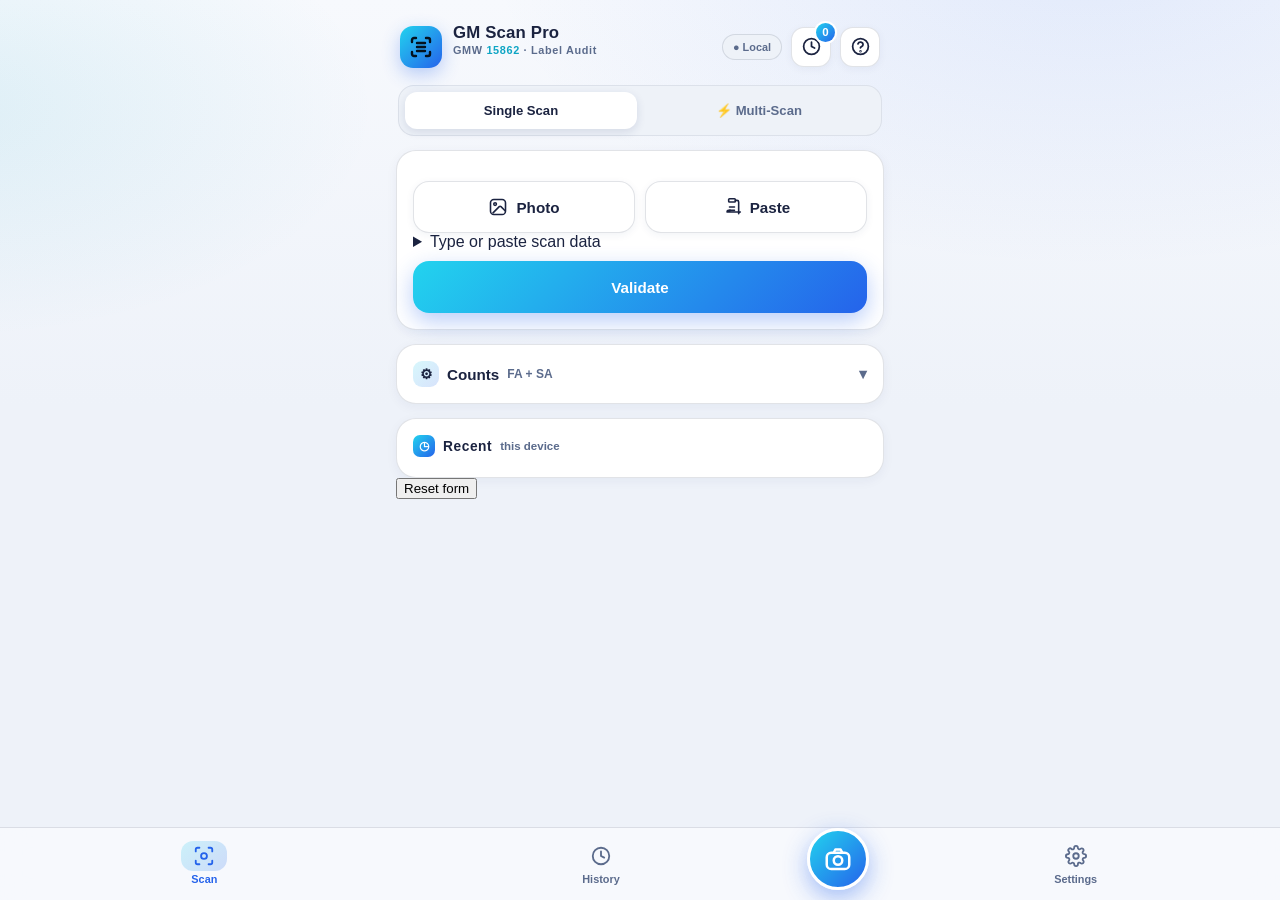
==== commit cf891485: "v16.2: app-like scan tab layout, red+black theme" ====
--- a/v16/index.html
+++ b/v16/index.html
@@ -13,9 +13,9 @@
 <link rel="apple-touch-icon" href="../apple-touch-icon.png">
 
 
-<link rel="stylesheet" href="css/app.css?v=17">
+<link rel="stylesheet" href="css/app.css?v=18">
 <script src="vendor/zxing_reader.js"></script>
-<script src="js/engine-boot.js?v=17"></script>
+<script src="js/engine-boot.js?v=18"></script>
 </head>
 <body data-tab="scan"><div class="app">
 <!-- top bar -->
@@ -45,19 +45,18 @@
     <label><input type="radio" name="scanMode" id="modeMulti" value="multi"><span>⚡ Multi-Scan</span></label>
   </div>
 
-  <div class="hero-row" style="margin-top:12px;">
-    <button class="btn-secondary" onclick="triggerPhotoScan()"><span class="i"><svg viewBox="0 0 24 24" width="20" height="20" fill="none" stroke="currentColor" stroke-width="1.9" stroke-linecap="round" stroke-linejoin="round"><rect x="3" y="3" width="18" height="18" rx="4"/><circle cx="8.5" cy="8.5" r="1.6"/><path d="M20.5 16.5 15.6 11.6a1.5 1.5 0 0 0-2.12 0L6 19"/></svg></span>Photo</button>
-    <button class="btn-secondary" onclick="pasteFromClipboard()"><span class="i"><svg viewBox="0 0 24 24" width="20" height="20" fill="none" stroke="currentColor" stroke-width="1.9" stroke-linecap="round" stroke-linejoin="round"><rect x="8" y="2" width="8" height="4" rx="1"/><path d="M16 4h2a2 2 0 0 1 2 2v14a2 2 0 0 1 2-2H6a2 2 0 0 1 2-2h2"/><path d="M9 12h6M9 16h6"/></svg></span>Paste</button>
-  </div>
-
-  <!-- Scan input -->
-  <div class="card">
-    <div class="card-title"><span class="num">▦</span> Scan Data <small>paste or auto-loaded</small></div>
-    <textarea id="scan" onpaste="handleTouchScreenPaste(event)" oninput="handleScanInput(event)" placeholder="Paste scan data here…"></textarea>
-    <div class="row2">
-      <button class="btn-primary" onclick="validateAndShow()">Validate</button>
-      <button class="btn-ghost" onclick="clearScan()">Clear</button>
-    </div>
+  <!-- Main scan card (v16.2: app-like, camera-first) -->
+  <div class="card scan-card">
+    <div class="hero-row">
+      <button class="btn-secondary" onclick="triggerPhotoScan()"><span class="i"><svg viewBox="0 0 24 24" width="20" height="20" fill="none" stroke="currentColor" stroke-width="1.9" stroke-linecap="round" stroke-linejoin="round"><rect x="3" y="3" width="18" height="18" rx="4"/><circle cx="8.5" cy="8.5" r="1.6"/><path d="M20.5 16.5 15.6 11.6a1.5 1.5 0 0 0-2.12 0L6 19"/></svg></span>Photo</button>
+      <button class="btn-secondary" onclick="pasteFromClipboard()"><span class="i"><svg viewBox="0 0 24 24" width="20" height="20" fill="none" stroke="currentColor" stroke-width="1.9" stroke-linecap="round" stroke-linejoin="round"><rect x="8" y="2" width="8" height="4" rx="1"/><path d="M16 4h2a2 2 0 0 1 2 2v14a2 2 0 0 1 2-2H6a2 2 0 0 1 2-2h2"/><path d="M9 12h6M9 16h6"/></svg></span>Paste</button>
+    </div>
+    <details class="manual-entry">
+      <summary>Type or paste scan data</summary>
+      <textarea id="scan" onpaste="handleTouchScreenPaste(event)" oninput="handleScanInput(event)" placeholder="Paste scan data here…"></textarea>
+      <div class="row2"><button class="btn-ghost" onclick="clearScan()">Clear</button></div>
+    </details>
+    <button class="btn-primary btn-block" onclick="validateAndShow()">Validate</button>
   </div>
 
   <!-- Options: scan mode + assembly counts, collapsed by default -->
@@ -89,9 +88,13 @@
   <!-- RESULTS (verdict shows fullscreen; #out rests here when idle) -->
   <div id="outHome"><div id="out"></div></div>
 
-  <div class="row2">
-    <button class="btn-ghost" onclick="resetAll()">Reset Form</button>
-  </div>
+  <!-- Recent scans (v16.2: fills the screen like a real app) -->
+  <div class="card recent-card">
+    <div class="card-title"><span class="num">◷</span> Recent <small>this device</small></div>
+    <div id="recentList" class="recent-list"></div>
+  </div>
+
+  <button class="link-btn" onclick="resetAll()">Reset form</button>
   </section>
 
   <section id="tab-history" class="tabpage">
@@ -276,13 +279,13 @@
 </div>
 
 <div id="toast" class="toast"></div>
-<script src="js/config.js?v=17"></script>
-<script src="js/utils.js?v=17"></script>
-<script src="js/dpm.js?v=17"></script>
-<script src="js/parser.js?v=17"></script>
-<script src="js/scanner.js?v=17"></script>
-<script src="js/history.js?v=17"></script>
-<script src="js/settings.js?v=17"></script>
-<script src="js/ui.js?v=17"></script>
+<script src="js/config.js?v=18"></script>
+<script src="js/utils.js?v=18"></script>
+<script src="js/dpm.js?v=18"></script>
+<script src="js/parser.js?v=18"></script>
+<script src="js/scanner.js?v=18"></script>
+<script src="js/history.js?v=18"></script>
+<script src="js/settings.js?v=18"></script>
+<script src="js/ui.js?v=18"></script>
 </body>
 </html>
--- a/v16/css/app.css
+++ b/v16/css/app.css
@@ -406,3 +406,20 @@
 /* v16: single bottom bar (tabbar only) — actionbar removed */
 body[data-tab="scan"],body[data-tab="dotpin"]{padding-bottom:112px;}
 body[data-tab="scan"] .toast,body[data-tab="dotpin"] .toast{bottom:122px;}
+
+/* v16.1: Instagram-style centered camera button in the tab bar */
+.tabbar{align-items:flex-end;}
+.tabbar .tab-camera{
+  flex:0 0 auto;width:62px;height:62px;border-radius:50%;border:3px solid #fff;
+  cursor:pointer;color:#fff;font-size:inherit;font-weight:inherit;
+  background:linear-gradient(135deg,#22d3ee,#2563eb);
+  display:flex;align-items:center;justify-content:center;flex-direction:row;
+  margin:-26px 6px 2px;padding:0;gap:0;position:relative;
+  box-shadow:0 8px 24px rgba(37,99,235,.42);
+  transition:transform .08s ease;
+}
+.tabbar .tab-camera:active{transform:scale(.93);}
+.tabbar button[data-tab]{flex:1;}
+
+/* v16.1: visible scan-mode segmented control */
+.mode-seg{margin:2px 2px 0;}
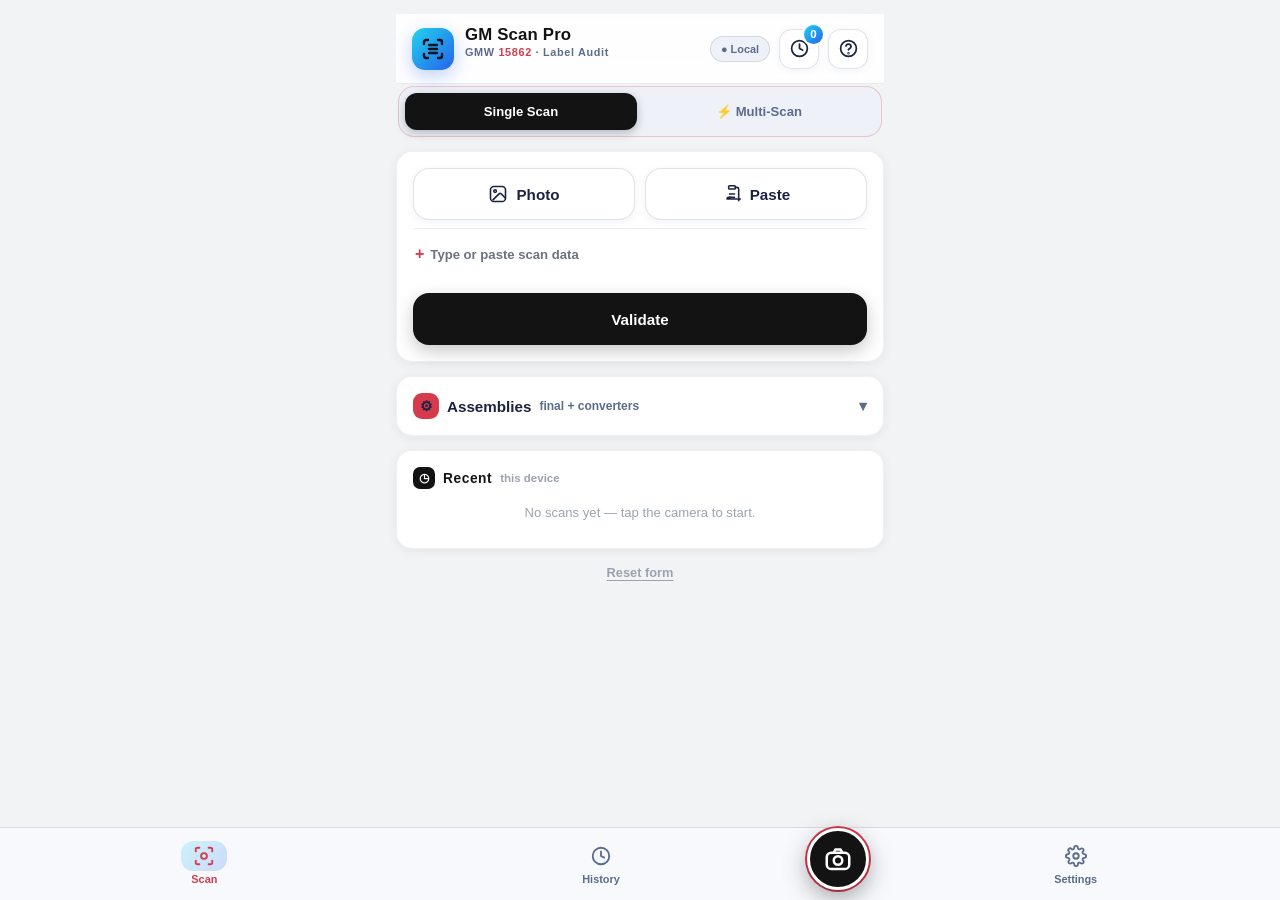
==== commit 8dfba9fa: "v16.3: plain-language assembly labels" ====
--- a/v16/index.html
+++ b/v16/index.html
@@ -13,9 +13,9 @@
 <link rel="apple-touch-icon" href="../apple-touch-icon.png">
 
 
-<link rel="stylesheet" href="css/app.css?v=18">
+<link rel="stylesheet" href="css/app.css?v=19">
 <script src="vendor/zxing_reader.js"></script>
-<script src="js/engine-boot.js?v=18"></script>
+<script src="js/engine-boot.js?v=19"></script>
 </head>
 <body data-tab="scan"><div class="app">
 <!-- top bar -->
@@ -61,12 +61,12 @@
 
   <!-- Options: scan mode + assembly counts, collapsed by default -->
   <details class="card opts">
-    <summary class="opts-summary"><span class="num">⚙</span> Counts <small>FA + SA</small><span class="opts-chev">▾</span></summary>
+    <summary class="opts-summary"><span class="num">⚙</span> Assemblies <small>final + converters</small><span class="opts-chev">▾</span></summary>
     <div class="opts-body">
-      <div class="card-title"><span class="num">1</span> Assembly Counts <small>FA + SA</small></div>
+      <div class="card-title"><span class="num">1</span> Assemblies <small>how many of each</small></div>
       <div class="counts">
         <div class="count">
-          <div class="lbl">FA · FINAL</div>
+          <div class="lbl">Final Assembly</div>
           <div class="stepper">
             <button type="button" onclick="stepVal('f',-1)">−</button>
             <input id="f" type="number" inputmode="numeric" value="1" min="0" max="1000" onchange="buildExpectedRules()">
@@ -74,7 +74,7 @@
           </div>
         </div>
         <div class="count">
-          <div class="lbl">SA · SUB-ASSEMBLY</div>
+          <div class="lbl">Converters</div>
           <div class="stepper">
             <button type="button" onclick="stepVal('c',-1)">−</button>
             <input id="c" type="number" inputmode="numeric" value="1" min="0" max="1000" onchange="buildExpectedRules()">
@@ -279,13 +279,13 @@
 </div>
 
 <div id="toast" class="toast"></div>
-<script src="js/config.js?v=18"></script>
-<script src="js/utils.js?v=18"></script>
-<script src="js/dpm.js?v=18"></script>
-<script src="js/parser.js?v=18"></script>
-<script src="js/scanner.js?v=18"></script>
-<script src="js/history.js?v=18"></script>
-<script src="js/settings.js?v=18"></script>
-<script src="js/ui.js?v=18"></script>
+<script src="js/config.js?v=19"></script>
+<script src="js/utils.js?v=19"></script>
+<script src="js/dpm.js?v=19"></script>
+<script src="js/parser.js?v=19"></script>
+<script src="js/scanner.js?v=19"></script>
+<script src="js/history.js?v=19"></script>
+<script src="js/settings.js?v=19"></script>
+<script src="js/ui.js?v=19"></script>
 </body>
 </html>
--- a/v16/css/app.css
+++ b/v16/css/app.css
@@ -423,3 +423,115 @@
 
 /* v16.1: visible scan-mode segmented control */
 .mode-seg{margin:2px 2px 0;}
+
+/* ==========================================================================
+ * v16.2: red + black app theme. Buttons are BLACK (never red).
+ * Red is the line/accent color. Blue is gone.
+ * ========================================================================== */
+:root{
+  --brand:#d63a4d;          /* red — lines, accents, active states */
+  --ink:#131313;            /* black — primary buttons, headings */
+  --ink-soft:#2b2b2b;
+}
+
+/* app-like shell: cleaner background, solid topbar */
+body{
+  background:#f2f3f5;
+}
+.topbar{
+  background:rgba(255,255,255,.92);
+  -webkit-backdrop-filter:blur(14px);backdrop-filter:blur(14px);
+  border-bottom:1px solid rgba(0,0,0,.08);
+  border-radius:0;
+  box-shadow:none;
+  padding:12px 16px;
+}
+.topbar .name{color:var(--ink);font-weight:800;letter-spacing:-.01em;}
+.topbar .sub{color:#6b7280;}
+.topbar .sub b{color:var(--brand);}
+
+/* primary buttons: BLACK */
+.btn-primary{
+  background:var(--ink);
+  box-shadow:0 6px 18px rgba(0,0,0,.22);
+}
+.btn-primary:active{transform:scale(.98);}
+.scan-btn{
+  background:var(--ink);
+  box-shadow:0 6px 18px rgba(0,0,0,.22);
+}
+
+/* camera tab button: BLACK with red ring */
+.tabbar .tab-camera{
+  background:var(--ink);
+  border:3px solid #fff;
+  box-shadow:0 8px 24px rgba(0,0,0,.35), 0 0 0 2px var(--brand);
+}
+
+/* active tab: RED */
+.tabbar button.active{color:var(--brand);}
+.tabbar button.active .ticon{color:var(--brand);}
+
+/* segmented control: selected = black pill */
+.seg label:has(input:checked){
+  background:var(--ink);color:#fff;
+  box-shadow:0 3px 10px rgba(0,0,0,.25);
+}
+
+/* cards: tighter, app-like */
+.card{
+  border-radius:16px;
+  box-shadow:0 2px 12px rgba(0,0,0,.06);
+  border:1px solid rgba(0,0,0,.06);
+}
+.card-title{color:var(--ink);}
+.card-title .num{
+  background:var(--ink);color:#fff;
+}
+.card-title small{color:#9ca3af;}
+
+/* red accent lines */
+.mode-seg{border:1px solid rgba(214,58,77,.25);}
+.opts-summary .num{background:var(--brand);}
+
+/* verdict modal buttons */
+#verdictNextBtn{background:var(--ink);}
+
+/* result verdict colors stay: green PASS, red FAIL */
+
+/* v16.2: app-like scan card */
+.scan-card .hero-row{margin:0 0 4px;}
+.manual-entry{margin:8px 0 12px;border-top:1px solid rgba(0,0,0,.07);padding-top:8px;}
+.manual-entry summary{
+  font-size:.82rem;font-weight:700;color:#6b7280;cursor:pointer;
+  padding:8px 2px;list-style:none;display:flex;align-items:center;gap:6px;
+}
+.manual-entry summary::-webkit-details-marker{display:none;}
+.manual-entry summary::before{content:'+';color:var(--brand);font-weight:900;font-size:1rem;}
+.manual-entry[open] summary::before{content:'–';}
+.manual-entry textarea{margin-top:6px;}
+
+/* recent scans list */
+.recent-list{display:flex;flex-direction:column;gap:8px;}
+.recent-row{
+  display:flex;align-items:center;gap:10px;
+  background:#f8f9fb;border:1px solid rgba(0,0,0,.06);border-radius:12px;
+  padding:10px 12px;font-size:.82rem;
+}
+.recent-dot{width:10px;height:10px;border-radius:50%;flex:0 0 auto;}
+.recent-dot.pass{background:var(--green);}
+.recent-dot.fail{background:var(--brand);}
+.recent-info{flex:1;min-width:0;}
+.recent-info .r{font-weight:800;font-size:.78rem;letter-spacing:.04em;}
+.recent-info .r.pass{color:var(--green);}
+.recent-info .r.fail{color:var(--brand);}
+.recent-info .t{color:#9ca3af;font-size:.72rem;margin-top:2px;white-space:nowrap;overflow:hidden;text-overflow:ellipsis;}
+.recent-empty{color:#9ca3af;font-size:.82rem;text-align:center;padding:12px;}
+
+/* quiet text link button */
+.link-btn{
+  display:block;margin:6px auto 0;padding:10px 20px;
+  border:none;background:none;color:#9ca3af;font-size:.8rem;font-weight:600;
+  cursor:pointer;text-decoration:underline;text-underline-offset:3px;
+}
+.link-btn:active{color:var(--brand);}
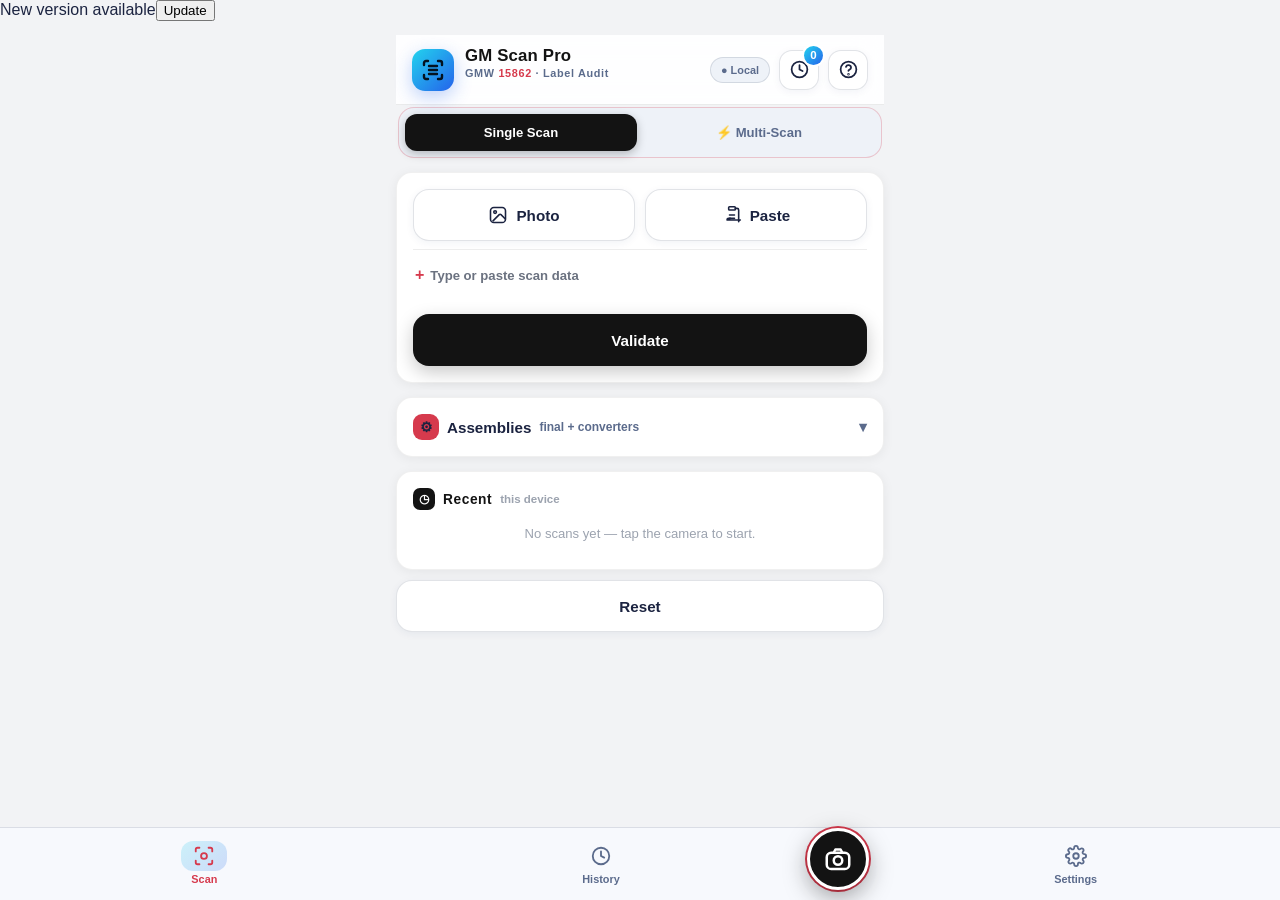
==== commit f9c304ed: "v16.4: Reset button, auto-update banner" ====
--- a/v16/index.html
+++ b/v16/index.html
@@ -13,11 +13,13 @@
 <link rel="apple-touch-icon" href="../apple-touch-icon.png">
 
 
-<link rel="stylesheet" href="css/app.css?v=19">
+<link rel="stylesheet" href="css/app.css?v=20">
 <script src="vendor/zxing_reader.js"></script>
-<script src="js/engine-boot.js?v=19"></script>
+<script src="js/engine-boot.js?v=20"></script>
 </head>
-<body data-tab="scan"><div class="app">
+<body data-tab="scan">
+<div class="update-banner" id="updateBanner"><span>New version available</span><button id="updateBtn">Update</button></div>
+<div class="app">
 <!-- top bar -->
   <div class="topbar">
     <div class="brand">
@@ -94,7 +96,7 @@
     <div id="recentList" class="recent-list"></div>
   </div>
 
-  <button class="link-btn" onclick="resetAll()">Reset form</button>
+  <button class="btn-secondary btn-block" onclick="resetAll()">Reset</button>
   </section>
 
   <section id="tab-history" class="tabpage">
@@ -279,13 +281,13 @@
 </div>
 
 <div id="toast" class="toast"></div>
-<script src="js/config.js?v=19"></script>
-<script src="js/utils.js?v=19"></script>
-<script src="js/dpm.js?v=19"></script>
-<script src="js/parser.js?v=19"></script>
-<script src="js/scanner.js?v=19"></script>
-<script src="js/history.js?v=19"></script>
-<script src="js/settings.js?v=19"></script>
-<script src="js/ui.js?v=19"></script>
+<script src="js/config.js?v=20"></script>
+<script src="js/utils.js?v=20"></script>
+<script src="js/dpm.js?v=20"></script>
+<script src="js/parser.js?v=20"></script>
+<script src="js/scanner.js?v=20"></script>
+<script src="js/history.js?v=20"></script>
+<script src="js/settings.js?v=20"></script>
+<script src="js/ui.js?v=20"></script>
 </body>
 </html>
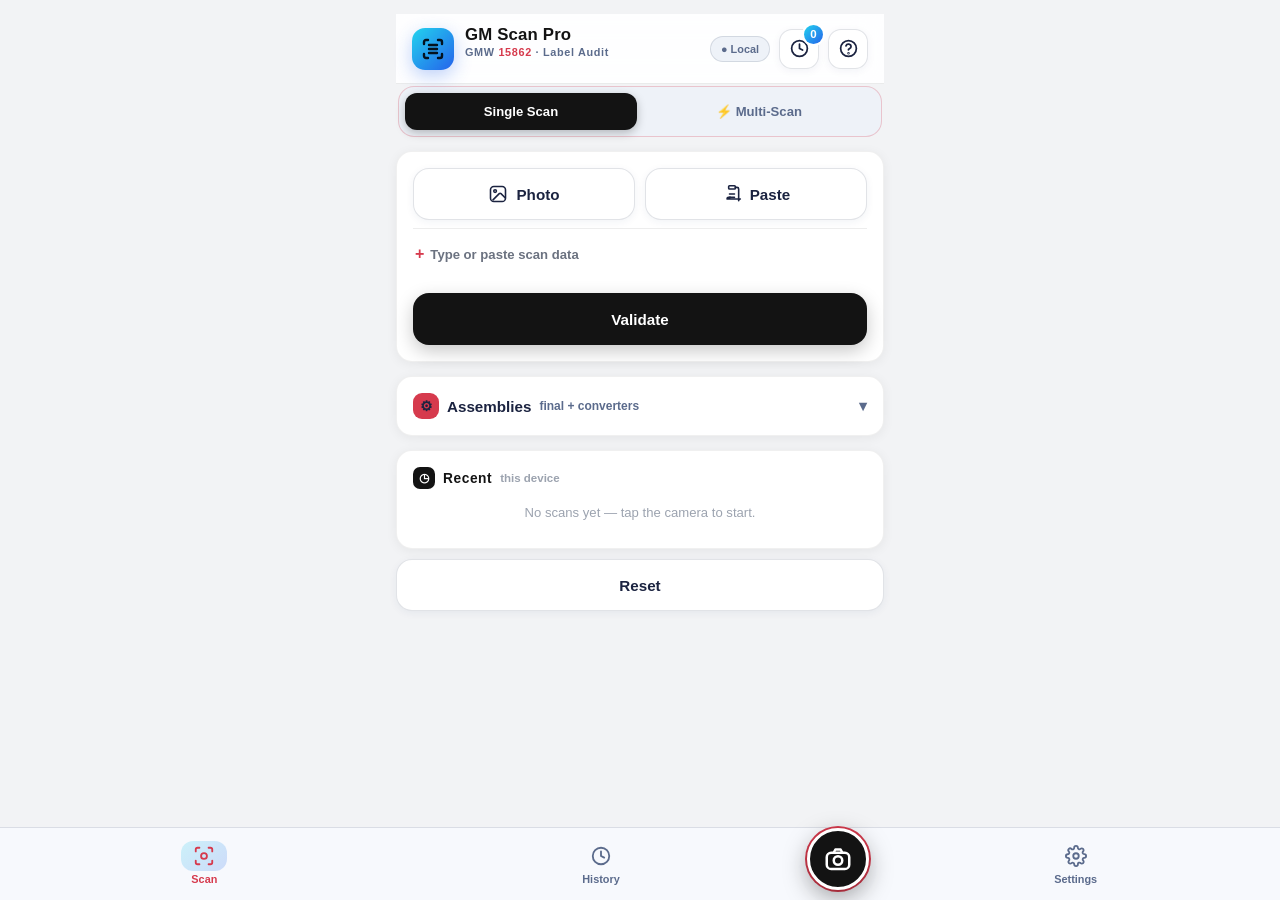
==== commit 2b0faebb: "v16.5: cache bump v21" ====
--- a/v16/index.html
+++ b/v16/index.html
@@ -13,9 +13,9 @@
 <link rel="apple-touch-icon" href="../apple-touch-icon.png">
 
 
-<link rel="stylesheet" href="css/app.css?v=20">
+<link rel="stylesheet" href="css/app.css?v=21">
 <script src="vendor/zxing_reader.js"></script>
-<script src="js/engine-boot.js?v=20"></script>
+<script src="js/engine-boot.js?v=21"></script>
 </head>
 <body data-tab="scan">
 <div class="update-banner" id="updateBanner"><span>New version available</span><button id="updateBtn">Update</button></div>
@@ -281,13 +281,13 @@
 </div>
 
 <div id="toast" class="toast"></div>
-<script src="js/config.js?v=20"></script>
-<script src="js/utils.js?v=20"></script>
-<script src="js/dpm.js?v=20"></script>
-<script src="js/parser.js?v=20"></script>
-<script src="js/scanner.js?v=20"></script>
-<script src="js/history.js?v=20"></script>
-<script src="js/settings.js?v=20"></script>
-<script src="js/ui.js?v=20"></script>
+<script src="js/config.js?v=21"></script>
+<script src="js/utils.js?v=21"></script>
+<script src="js/dpm.js?v=21"></script>
+<script src="js/parser.js?v=21"></script>
+<script src="js/scanner.js?v=21"></script>
+<script src="js/history.js?v=21"></script>
+<script src="js/settings.js?v=21"></script>
+<script src="js/ui.js?v=21"></script>
 </body>
 </html>
--- a/v16/css/app.css
+++ b/v16/css/app.css
@@ -535,3 +535,22 @@
   cursor:pointer;text-decoration:underline;text-underline-offset:3px;
 }
 .link-btn:active{color:var(--brand);}
+
+/* v16.4: assemblies steppers stack vertically (labels are long now) */
+.opts-body .counts{flex-direction:column;}
+.opts-body .count{padding:12px 14px;}
+.opts-body .stepper{max-width:280px;}
+
+/* v16.4: update banner (auto-update prompt) */
+.update-banner{
+  position:fixed;top:0;left:0;right:0;z-index:3000;
+  background:var(--ink);color:#fff;
+  display:none;align-items:center;justify-content:space-between;
+  padding:12px 16px;font-size:.82rem;font-weight:600;
+  box-shadow:0 4px 16px rgba(0,0,0,.25);
+}
+.update-banner.show{display:flex;}
+.update-banner button{
+  background:var(--brand);color:#fff;border:none;border-radius:10px;
+  padding:8px 16px;font-weight:800;font-size:.8rem;cursor:pointer;
+}
